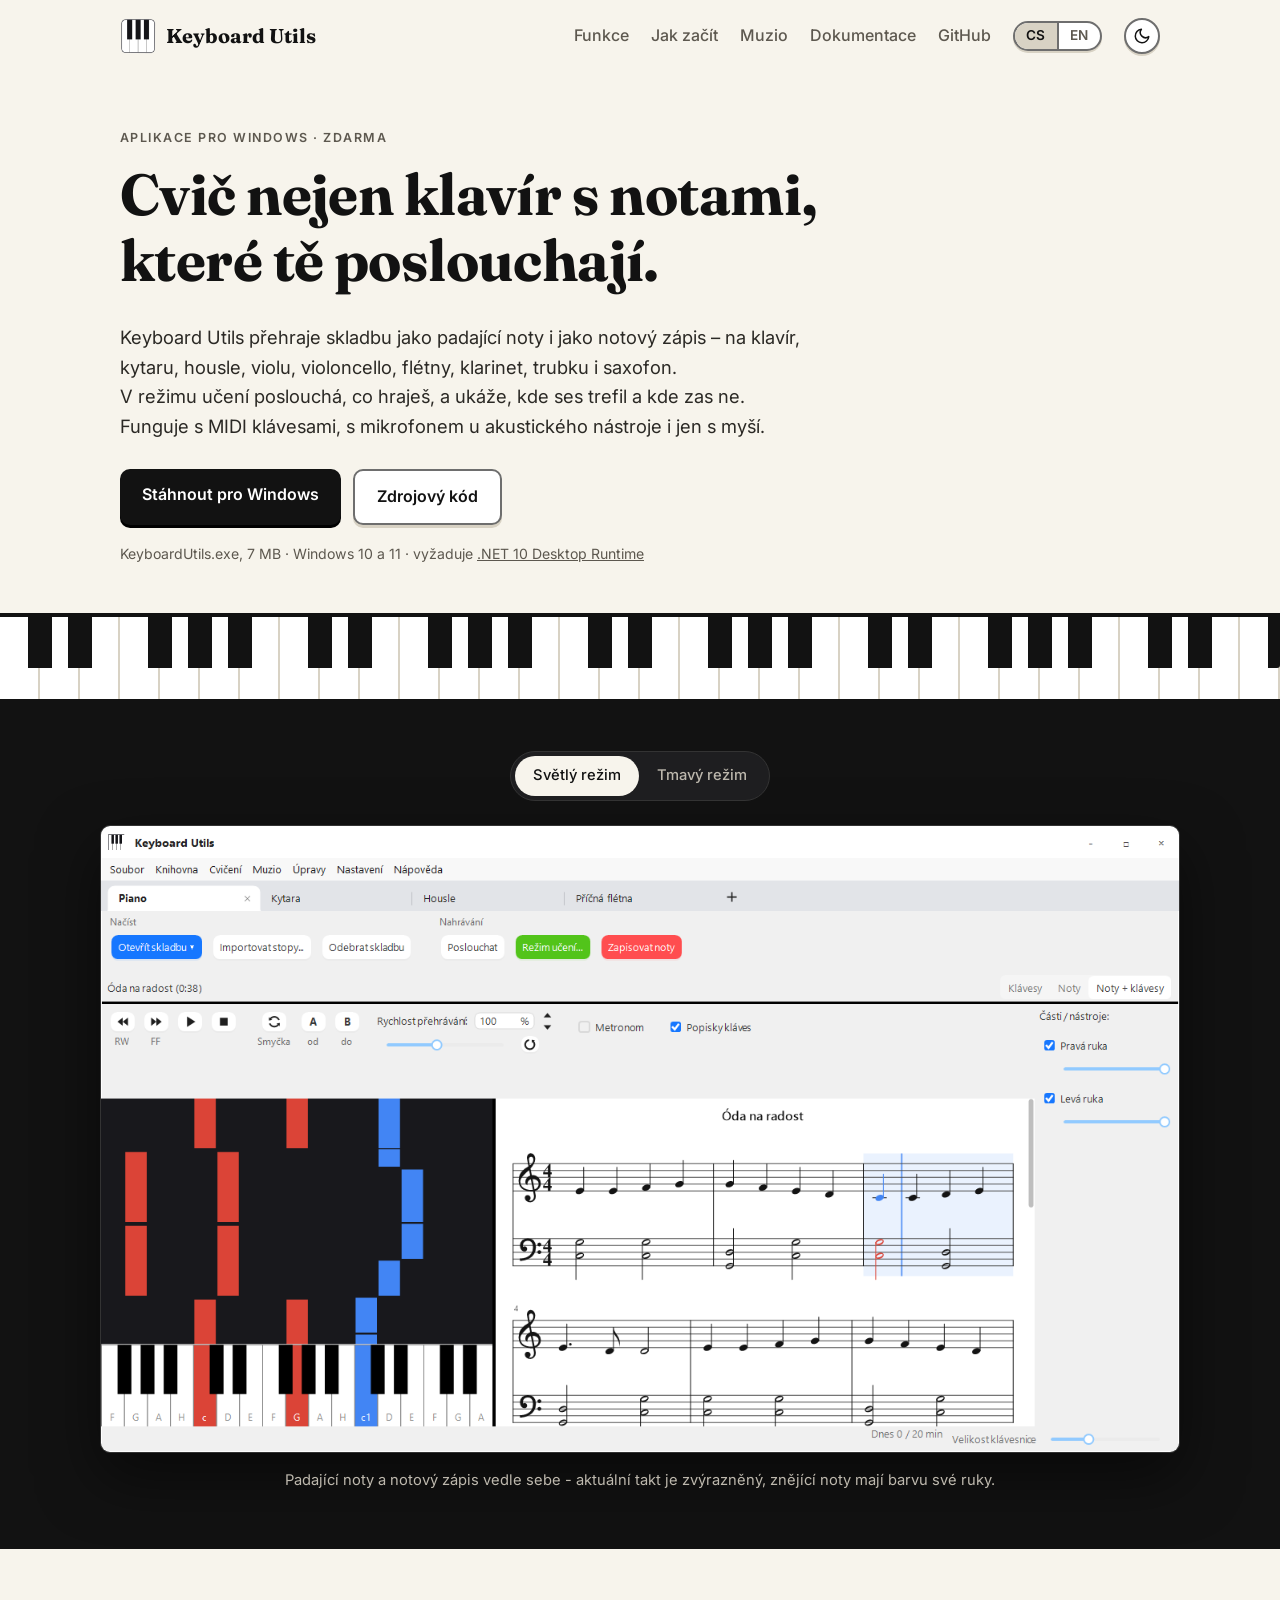
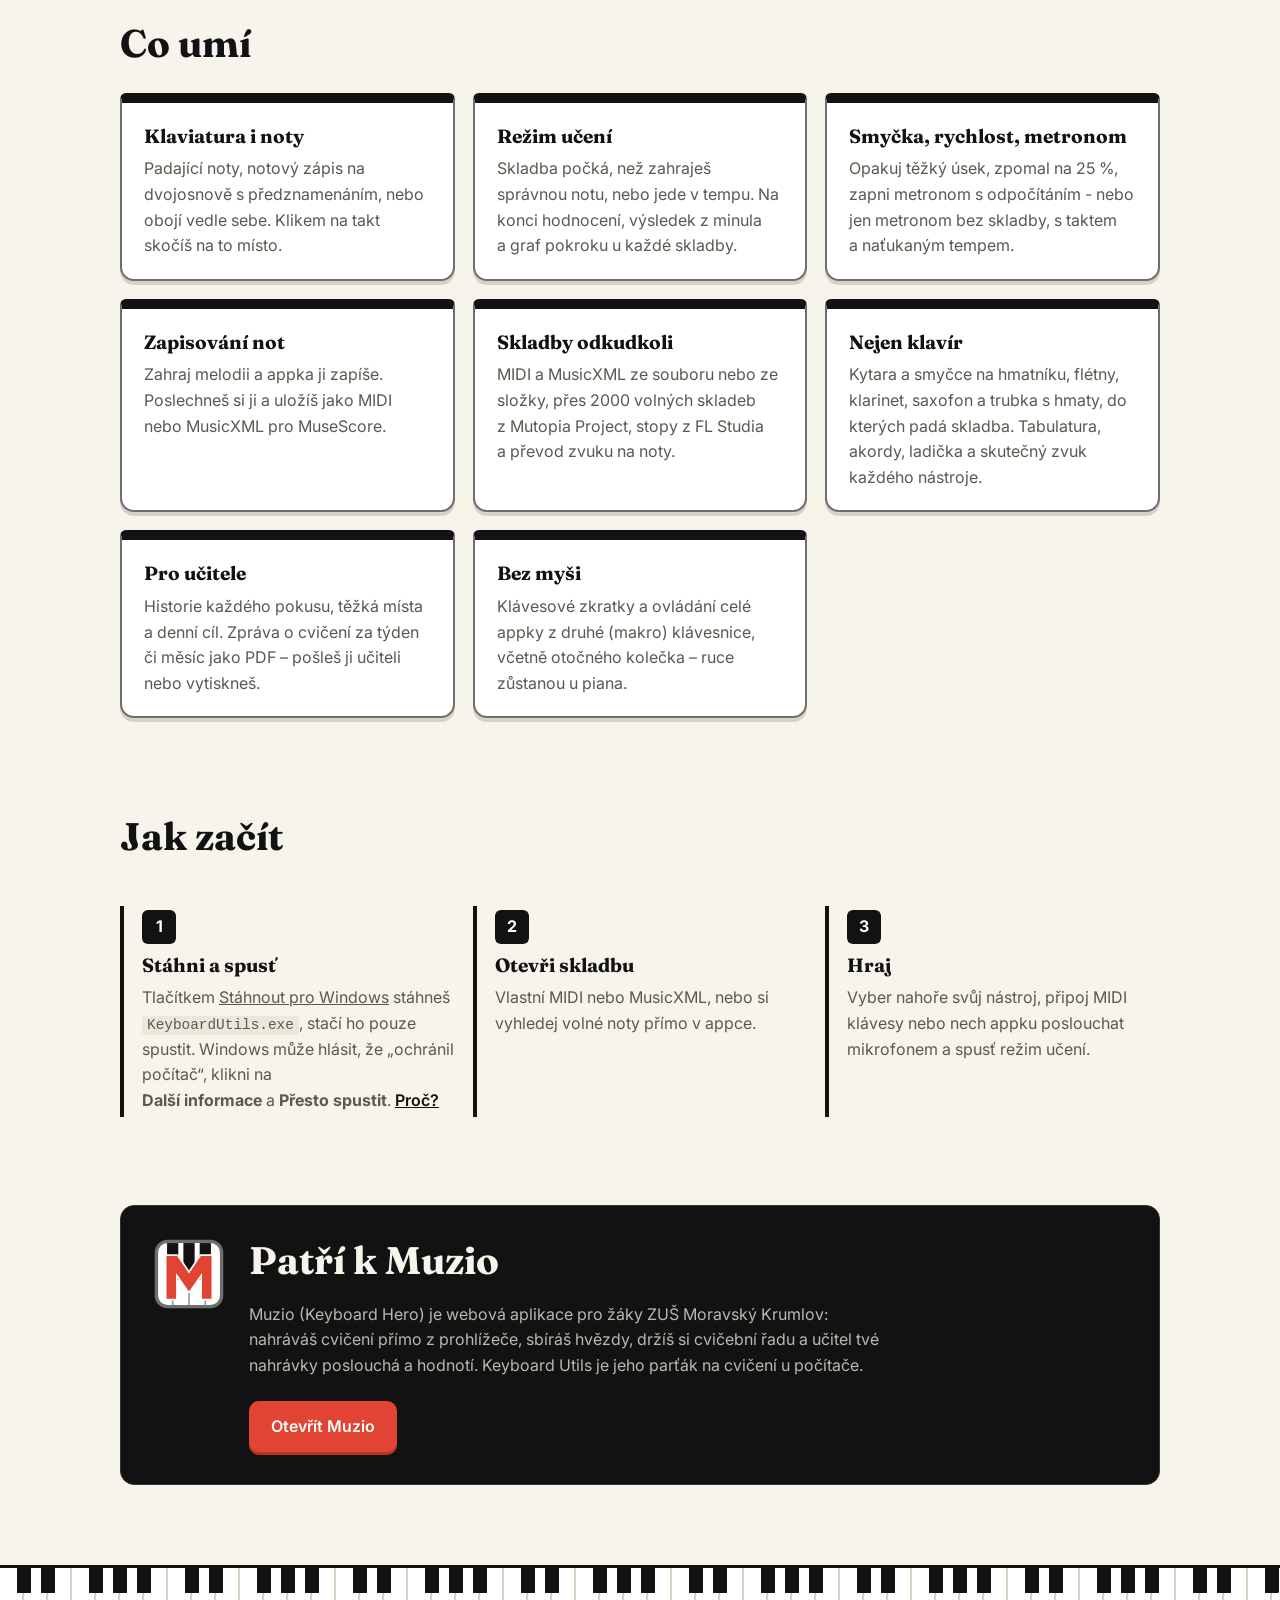
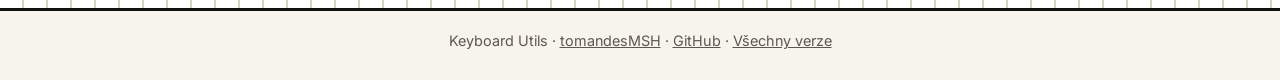
==== docs/index.html @ 034a1593 "English website: home, documentation and SmartScreen page under /en/, CS | EN switch and hreflang on" ====
<!doctype html>
<html lang="cs">
<head>
  <meta charset="utf-8">
  <meta name="viewport" content="width=device-width, initial-scale=1">
  <title>Keyboard Utils</title>
  <meta name="description" content="Keyboard Utils přehraje skladbu jako padající noty i notový zápis, v režimu učení poslouchá, co hraješ – na klavír, kytaru, smyčce, flétny i trubku. Zdarma pro Windows.">
  <meta property="og:title" content="Keyboard Utils">
  <meta property="og:description" content="Cvičení na Windows – klavír, kytara, housle, flétny, trubka a další: padající noty, notový zápis, hmatník a hmaty, režim učení s hodnocením, zpráva pro učitele.">
  <meta property="og:image" content="https://tomandesmsh.github.io/Keyboard-Utils/img/app-light.png">
  <meta property="og:url" content="https://tomandesmsh.github.io/Keyboard-Utils/">
  <link rel="alternate" hreflang="cs" href="https://tomandesmsh.github.io/Keyboard-Utils/">
  <link rel="alternate" hreflang="en" href="https://tomandesmsh.github.io/Keyboard-Utils/en/">
  <link rel="alternate" hreflang="x-default" href="https://tomandesmsh.github.io/Keyboard-Utils/">
  <link rel="icon" type="image/png" href="img/favicon.png">
  <link rel="preconnect" href="https://fonts.googleapis.com">
  <link rel="preconnect" href="https://fonts.gstatic.com" crossorigin>
  <link href="https://fonts.googleapis.com/css2?family=Fraunces:opsz,wght@9..144,600;9..144,700&family=Inter:wght@400;500;600&display=swap" rel="stylesheet">
  <!-- The light / dark pick, set before the page is drawn (no flash of the wrong one). See theme.js. -->
  <script>try { const t = localStorage.getItem('theme'); if (t === 'dark' || t === 'light') document.documentElement.dataset.theme = t } catch (e) {}</script>
  <link rel="stylesheet" href="style.css">
</head>
<body>

<header class="top">
  <a class="brand" href="#">
    <img src="img/logo.png" alt="" width="36" height="36">
    <span>Keyboard Utils</span>
  </a>
  <div class="header-end">
    <nav>
      <a href="#funkce">Funkce</a>
      <a href="#zacit">Jak začít</a>
      <a href="#muzio">Muzio</a>
      <a href="docs/index.html">Dokumentace</a>
      <a href="https://github.com/tomandesMSH/Keyboard-Utils">GitHub</a>
    </nav>
    <div class="lang-switch" aria-label="Jazyk">
      <a href="index.html" hreflang="cs" aria-current="true" title="Česky">CS</a>
      <a href="en/index.html" hreflang="en" lang="en" title="English">EN</a>
    </div>
    <button class="theme-toggle" type="button" aria-label="Tmavý režim" aria-pressed="false">
      <svg class="moon" viewBox="0 0 24 24" fill="none" stroke="currentColor" stroke-width="2" stroke-linecap="round" stroke-linejoin="round" aria-hidden="true"><path d="M21 12.8A9 9 0 1 1 11.2 3a7 7 0 0 0 9.8 9.8z"/></svg>
      <svg class="sun" viewBox="0 0 24 24" fill="none" stroke="currentColor" stroke-width="2" stroke-linecap="round" aria-hidden="true"><circle cx="12" cy="12" r="4.5"/><path d="M12 2v2.5M12 19.5V22M2 12h2.5M19.5 12H22M4.9 4.9l1.8 1.8M17.3 17.3l1.8 1.8M4.9 19.1l1.8-1.8M17.3 6.7l1.8-1.8"/></svg>
    </button>
  </div>
</header>

<main>

  <section class="hero">
    <div class="hero-text">
      <p class="eyebrow">Aplikace pro Windows · zdarma</p>
      <h1>Cvič nejen klavír s&nbsp;notami, které tě poslouchají.</h1>
      <p class="lead">
        Keyboard Utils přehraje skladbu jako padající noty i&nbsp;jako notový zápis – na klavír, kytaru, housle, violu,
        violoncello, flétny, klarinet, trubku i&nbsp;saxofon. <br>
        V&nbsp;režimu učení poslouchá, co hraješ, a&nbsp;ukáže, kde ses trefil a kde zas ne. <br>
        Funguje s&nbsp;MIDI klávesami, s&nbsp;mikrofonem u&nbsp;akustického nástroje i&nbsp;jen s&nbsp;myší.
      </p>
      <div class="actions">
        <!-- Straight to the file of the latest release (GitHub's /releases/latest/download/<name>), no GitHub page in between. -->
        <a class="btn btn-dark" id="download" href="https://github.com/tomandesMSH/Keyboard-Utils/releases/latest/download/KeyboardUtils.exe" download>Stáhnout pro Windows</a>
        <a class="btn btn-light" href="https://github.com/tomandesMSH/Keyboard-Utils">Zdrojový kód</a>
      </div>
      <p class="fine">KeyboardUtils.exe, 7&nbsp;MB · Windows 10 a 11 · vyžaduje <a href="https://dotnet.microsoft.com/download/dotnet/10.0">.NET 10 Desktop Runtime</a></p>
    </div>
  </section>

  <div class="keys" aria-hidden="true"></div>

  <section class="shots">
    <div class="shot-switch" role="tablist" aria-label="Vzhled">
      <button role="tab" aria-selected="true" data-shot="light">Světlý režim</button>
      <button role="tab" aria-selected="false" data-shot="dark">Tmavý režim</button>
    </div>
    <figure class="shot">
      <img id="shot" src="img/app-light.png" width="1360" height="820"
           alt="Keyboard Utils: Óda na radost jako padající noty na klaviatuře vlevo a jako notový zápis vpravo, s ovládáním přehrávání nahoře.">
      <figcaption>Padající noty a notový zápis vedle sebe - aktuální takt je zvýrazněný, znějící noty mají barvu své ruky.</figcaption>
    </figure>
  </section>

  <section class="features" id="funkce">
    <h2>Co umí</h2>
    <div class="grid">
      <article>
        <h3>Klaviatura i noty</h3>
        <p>Padající noty, notový zápis na dvojosnově s&nbsp;předznamenáním, nebo obojí vedle sebe. Klikem na takt skočíš na to místo.</p>
      </article>
      <article>
        <h3>Režim učení</h3>
        <p>Skladba počká, než zahraješ správnou notu, nebo jede v&nbsp;tempu. Na konci hodnocení, výsledek z&nbsp;minula a&nbsp;graf pokroku u&nbsp;každé skladby.</p>
      </article>
      <article>
        <h3>Smyčka, rychlost, metronom</h3>
        <p>Opakuj těžký úsek, zpomal na 25&nbsp;%, zapni metronom s&nbsp;odpočítáním - nebo jen metronom bez skladby, s&nbsp;taktem a&nbsp;naťukaným tempem.</p>
      </article>
      <article>
        <h3>Zapisování not</h3>
        <p>Zahraj melodii a&nbsp;appka ji zapíše. Poslechneš si ji a&nbsp;uložíš jako MIDI nebo MusicXML pro MuseScore.</p>
      </article>
      <article>
        <h3>Skladby odkudkoli</h3>
        <p>MIDI a&nbsp;MusicXML ze souboru nebo ze složky, přes 2000 volných skladeb z&nbsp;Mutopia Project, stopy z&nbsp;FL Studia a&nbsp;převod zvuku na noty.</p>
      </article>
      <article>
        <h3>Nejen klavír</h3>
        <p>Kytara a&nbsp;smyčce na hmatníku, flétny, klarinet, saxofon a&nbsp;trubka s&nbsp;hmaty, do kterých padá skladba. Tabulatura, akordy, ladička a&nbsp;skutečný zvuk každého nástroje.</p>
      </article>
      <article>
        <h3>Pro učitele</h3>
        <p>Historie každého pokusu, těžká místa a&nbsp;denní cíl. Zpráva o&nbsp;cvičení za týden či měsíc jako PDF – pošleš ji učiteli nebo vytiskneš.</p>
      </article>
      <article>
        <h3>Bez myši</h3>
        <p>Klávesové zkratky a&nbsp;ovládání celé appky z&nbsp;druhé (makro) klávesnice, včetně otočného kolečka – ruce zůstanou u&nbsp;piana.</p>
      </article>
    </div>
  </section>

  <section class="steps" id="zacit">
    <h2>Jak začít</h2>
    <ol>
      <li>
        <span class="num">1</span>
        <h3>Stáhni a spusť</h3>
        <p>
          Tlačítkem <a href="https://github.com/tomandesMSH/Keyboard-Utils/releases/latest/download/KeyboardUtils.exe" download>Stáhnout pro Windows</a> stáhneš <code>KeyboardUtils.exe</code>,
          stačí ho pouze spustit. Windows může hlásit, že „ochránil počítač“, klikni na <br><b>Další informace</b> a&nbsp;<b>Přesto spustit</b>.
          <a class="why" href="proc.html">Proč?</a>
        </p>
      </li>
      <li>
        <span class="num">2</span>
        <h3>Otevři skladbu</h3>
        <p>Vlastní MIDI nebo MusicXML, nebo si vyhledej volné noty přímo v&nbsp;appce.</p>
      </li>
      <li>
        <span class="num">3</span>
        <h3>Hraj</h3>
        <p>Vyber nahoře svůj nástroj, připoj MIDI klávesy nebo nech appku poslouchat mikrofonem a&nbsp;spusť režim učení.</p>
      </li>
    </ol>
  </section>

  <section class="muzio" id="muzio">
    <div class="muzio-card">
      <img src="img/muzio.svg" alt="" width="72" height="72">
      <div>
        <h2>Patří k&nbsp;Muzio</h2>
        <p>
          Muzio (Keyboard Hero) je webová aplikace pro žáky ZUŠ Moravský Krumlov: nahráváš cvičení
          přímo z&nbsp;prohlížeče, sbíráš hvězdy, držíš si cvičební řadu a&nbsp;učitel tvé nahrávky
          poslouchá a&nbsp;hodnotí. Keyboard Utils je jeho parťák na cvičení u&nbsp;počítače.
        </p>
        <a class="btn btn-red" href="https://keyboardheromuzio.vercel.app/">Otevřít Muzio</a>
      </div>
    </div>
  </section>

</main>

<footer>
  <div class="keys keys-small" aria-hidden="true"></div>
  <p>
    Keyboard Utils · <a href="https://tomandes.eu/">tomandesMSH</a> ·
    <a href="https://github.com/tomandesMSH/Keyboard-Utils">GitHub</a> ·
    <a href="https://github.com/tomandesMSH/Keyboard-Utils/releases">Všechny verze</a>
  </p>
</footer>

<script>
  // Light / dark screenshot: picked with its switch, and following the page's own light / dark mode.
  const shot = document.getElementById('shot');
  const shotButtons = document.querySelectorAll('.shot-switch button');
  function showShot(name) {
    shotButtons.forEach(b => b.setAttribute('aria-selected', String(b.dataset.shot === name)));
    shot.src = `img/app-${name}.png`;
  }
  shotButtons.forEach(button => button.addEventListener('click', () => showShot(button.dataset.shot)));
  document.addEventListener('themechange', e => showShot(e.detail.dark ? 'dark' : 'light'));

  // The download starts as usual; meanwhile the page glides down to "Jak začít", which says what to do with
  // the file (and about the "Windows protected your PC" message).
  document.getElementById('download').addEventListener('click', () => {
    const steps = document.getElementById('zacit');
    const smooth = !window.matchMedia('(prefers-reduced-motion: reduce)').matches;
    setTimeout(() => {
      // Once there, the heading flashes so the eye lands on it. 'scrollend' marks the arrival; the timeout
      // covers browsers without it and the case of no scrolling at all (already there).
      let flashed = false;
      const flash = () => {
        if (flashed) return;
        flashed = true;
        const heading = steps.querySelector('h2');
        heading.classList.remove('flash');
        void heading.offsetWidth; // restart the animation on a second click
        heading.classList.add('flash');
      };
      window.addEventListener('scrollend', flash, { once: true });
      setTimeout(flash, smooth ? 1200 : 50);
      // 'instant', not 'auto': 'auto' means "as the CSS says", and that's smooth.
      steps.scrollIntoView({ behavior: smooth ? 'smooth' : 'instant', block: 'start' });
    }, 150);
    history.replaceState(null, '', '#zacit');
  });
</script>
<script src="theme.js"></script>
<script src="piano.js"></script>
</body>
</html>
---- docs/style.css ----
/* Keyboard Utils - the colours of a piano: ivory keys, black keys, the grey of the key edges.
   Dark mode turns the piano round: a dark page with ivory as the strong colour. The page is light unless the
   reader switches to dark with the button in the header (data-theme="dark" on <html>, see theme.js). */
:root {
  color-scheme: light;
  --bg: #f7f4ec;            /* the page: ivory */
  --surface: #ffffff;       /* cards, light buttons: white keys */
  --surface-2: #ece7da;     /* code, captions */
  --text: #121212;
  --text-soft: #2b2925;
  --muted: #5d584f;
  --edge: #6e6e6e;          /* a key's edge */
  --line: #d8d2c4;
  --accent: #121212;        /* the strong colour: black keys, step numbers, the main button */
  --on-accent: #ffffff;
  --accent-shadow: #000000;
  --band: #121212;          /* the dark sections: screenshots, Muzio */
  --band-text: #f7f4ec;
  --band-muted: #bdb8ad;
  --band-line: #333333;
  --band-soft: #1e1e20;
  /* The keyboard strip is a real piano in both modes. */
  --key-white: #ffffff;
  --key-black: #121212;
  --key-gap: #d8d2c4;
  --muzio: #e14432;
  --radius: 14px;
  --max: 1080px;
}

/* The dark palette, when picked with the switch. */
:root[data-theme="dark"] {
  color-scheme: dark;
  --bg: #141416;
  --surface: #1d1d20;
  --surface-2: #26262a;
  --text: #ece7da;
  --text-soft: #d8d3c7;
  --muted: #a8a297;
  --edge: #55555b;
  --line: #2c2c30;
  --accent: #ece7da;
  --on-accent: #141416;
  --accent-shadow: #9c978b;
  --band: #0b0b0c;
  --band-line: #2c2c30;
  --band-soft: #1a1a1d;
  --key-white: #e9e6df;
  --key-gap: #b8b2a5;
}

* { box-sizing: border-box; }

/* Gliding to a section - unless the reader has asked their system for less motion. */
@media (prefers-reduced-motion: no-preference) {
  html { scroll-behavior: smooth; }
}

body {
  margin: 0;
  background: var(--bg);
  color: var(--text);
  font: 16px/1.6 'Inter', 'Segoe UI', system-ui, sans-serif;
}

a { color: inherit; }

h1, h2, h3 {
  font-family: 'Fraunces', Georgia, serif;
  line-height: 1.15;
  margin: 0 0 .5em;
}

h1 { font-size: clamp(2.2rem, 5vw, 3.6rem); letter-spacing: -.01em; }
h2 { font-size: clamp(1.7rem, 3.4vw, 2.4rem); }
h3 { font-size: 1.2rem; }

code {
  font: .9em ui-monospace, 'Cascadia Code', Consolas, monospace;
  background: var(--surface-2);
  padding: .1em .35em;
  border-radius: 4px;
}

/* --- Header ------------------------------------------------------------------------------- */

.top {
  max-width: var(--max);
  margin: 0 auto;
  padding: 18px 20px;
  display: flex;
  align-items: center;
  justify-content: space-between;
  gap: 16px;
  flex-wrap: wrap;
}

.brand {
  display: flex;
  align-items: center;
  gap: 10px;
  text-decoration: none;
  font-family: 'Fraunces', Georgia, serif;
  font-weight: 700;
  font-size: 1.25rem;
}

nav { display: flex; gap: 22px; flex-wrap: wrap; }
nav a { text-decoration: none; color: var(--muted); font-weight: 500; }
nav a:hover { color: var(--text); }

.header-end { display: flex; align-items: center; gap: 22px; flex-wrap: wrap; }

/* Light / dark switch: a round key with a moon or a sun. */
.theme-toggle {
  width: 36px;
  height: 36px;
  border-radius: 50%;
  border: 2px solid var(--edge);
  background: var(--surface);
  color: var(--text);
  display: inline-grid;
  place-items: center;
  cursor: pointer;
  padding: 0;
  box-shadow: 0 2px 0 var(--line);
}
.theme-toggle:hover { border-color: var(--text); }
.theme-toggle svg { width: 18px; height: 18px; }
.theme-toggle .sun { display: none; }
.theme-toggle[aria-pressed="true"] .sun { display: block; }
.theme-toggle[aria-pressed="true"] .moon { display: none; }

/* Language switch: CS | EN, the current language bold. */
.lang-switch {
  display: inline-flex;
  border: 2px solid var(--edge);
  border-radius: 999px;
  background: var(--surface);
  box-shadow: 0 2px 0 var(--line);
  overflow: hidden;
  font-size: .85rem;
  font-weight: 600;
  letter-spacing: .04em;
}
.lang-switch a { padding: 6px 11px; color: var(--muted); text-decoration: none; line-height: 1; }
.lang-switch a + a { border-left: 2px solid var(--edge); }
.lang-switch a:hover { color: var(--text); }
.lang-switch a[aria-current] { color: var(--text); background: var(--line); }

/* --- Hero --------------------------------------------------------------------------------- */

.hero {
  max-width: var(--max);
  margin: 0 auto;
  padding: 56px 20px 48px;
}

.hero-text { max-width: 720px; }

.eyebrow {
  text-transform: uppercase;
  letter-spacing: .12em;
  font-size: .78rem;
  font-weight: 600;
  color: var(--muted);
  margin: 0 0 14px;
}

.lead { font-size: 1.15rem; color: var(--text-soft); margin: 0 0 28px; }

.actions { display: flex; gap: 12px; flex-wrap: wrap; }

.btn {
  display: inline-block;
  padding: 13px 22px;
  border-radius: 10px;
  text-decoration: none;
  font-weight: 600;
  transition: transform .12s ease, box-shadow .12s ease;
}
.btn:hover { transform: translateY(-1px); }
.btn:active { transform: translateY(1px); }

/* Black key and white key. */
.btn-dark { background: var(--accent); color: var(--on-accent); box-shadow: 0 3px 0 var(--accent-shadow); }
.btn-light { background: var(--surface); color: var(--text); border: 2px solid var(--edge); box-shadow: 0 3px 0 var(--line); }
.btn-red { background: var(--muzio); color: #ffffff; box-shadow: 0 3px 0 #b8331f; }

.fine { margin: 18px 0 0; font-size: .88rem; color: var(--muted); }

/* --- A row of piano keys ---------------------------------------------------------------- */

/* White keys 40 px wide; black keys sit over the gaps after C, D, F, G and A (an octave = 7 white keys). */
.keys {
  --w: 40px;
  height: 90px;
  background:
    repeating-linear-gradient(to right,
      var(--key-white) 0 calc(var(--w) - 2px),
      var(--key-gap) calc(var(--w) - 2px) var(--w));
  position: relative;
  border-top: 4px solid var(--key-black);
  border-bottom: 4px solid var(--key-black);
  overflow: hidden;
}

.keys::after {
  content: '';
  position: absolute;
  inset: 0 0 38% 0;
  /* One octave of black keys, as a mask-free gradient: 7 white keys long. */
  background: repeating-linear-gradient(to right,
    transparent 0 calc(var(--w) * .7),
    var(--key-black) calc(var(--w) * .7) calc(var(--w) * 1.3),     /* C# */
    transparent calc(var(--w) * 1.3) calc(var(--w) * 1.7),
    var(--key-black) calc(var(--w) * 1.7) calc(var(--w) * 2.3),     /* D# */
    transparent calc(var(--w) * 2.3) calc(var(--w) * 3.7),
    var(--key-black) calc(var(--w) * 3.7) calc(var(--w) * 4.3),     /* F# */
    transparent calc(var(--w) * 4.3) calc(var(--w) * 4.7),
    var(--key-black) calc(var(--w) * 4.7) calc(var(--w) * 5.3),     /* G# */
    transparent calc(var(--w) * 5.3) calc(var(--w) * 5.7),
    var(--key-black) calc(var(--w) * 5.7) calc(var(--w) * 6.3),     /* A# */
    transparent calc(var(--w) * 6.3) calc(var(--w) * 7));
  border-radius: 0 0 3px 3px;
}

.keys-small { --w: 24px; height: 46px; border-width: 3px; }

/* The strips can be played (piano.js): a pressed key lights up in Keyboard Utils blue. */
.keys.playable { cursor: pointer; touch-action: none; user-select: none; -webkit-user-select: none; }
.key-pressed {
  position: absolute;
  top: 0;
  bottom: 0;
  background: #4285f4;
  opacity: .55;
  pointer-events: none;
}
/* Black keys stay on top of a lit white key; a lit black key on top of them. */
.keys.playable::after { z-index: 1; }
.key-pressed.black { bottom: 38%; opacity: .9; z-index: 2; border-radius: 0 0 3px 3px; }

/* --- Screenshot --------------------------------------------------------------------------- */

.shots {
  background: var(--band);
  color: var(--band-text);
  padding: 48px 20px 56px;
  text-align: center;
}

.shot-switch {
  display: inline-flex;
  background: var(--band-soft);
  border: 1px solid var(--band-line);
  border-radius: 999px;
  padding: 4px;
  margin-bottom: 24px;
}

.shot-switch button {
  font: inherit;
  font-size: .92rem;
  font-weight: 500;
  color: var(--band-muted);
  background: none;
  border: 0;
  padding: 8px 18px;
  border-radius: 999px;
  cursor: pointer;
}

.shot-switch button[aria-selected="true"] { background: var(--band-text); color: var(--band); }

.shot { margin: 0 auto; max-width: var(--max); }

.shot img {
  width: 100%;
  height: auto;
  border-radius: 10px;
  border: 1px solid var(--band-line);
  box-shadow: 0 24px 60px rgba(0, 0, 0, .5);
  display: block;
}

.shot figcaption { margin-top: 16px; color: var(--band-muted); font-size: .92rem; }

/* --- Features ----------------------------------------------------------------------------- */

.features, .steps {
  max-width: var(--max);
  margin: 0 auto;
  padding: 72px 20px 24px;
}

.grid {
  display: grid;
  grid-template-columns: repeat(auto-fit, minmax(280px, 1fr));
  gap: 18px;
  margin-top: 28px;
}

/* Each card is a white key: a black band along its top edge. */
.grid article {
  background: var(--surface);
  border: 2px solid var(--edge);
  border-top: 10px solid var(--accent);
  border-radius: 6px 6px var(--radius) var(--radius);
  padding: 22px 22px 20px;
  box-shadow: 0 4px 0 var(--line);
}

.grid p { margin: 0; color: var(--muted); }

/* --- Steps -------------------------------------------------------------------------------- */

.steps ol {
  list-style: none;
  padding: 0;
  margin: 28px 0 0;
  display: grid;
  grid-template-columns: repeat(auto-fit, minmax(260px, 1fr));
  gap: 18px;
}

.steps li {
  border-left: 4px solid var(--accent);
  padding: 4px 0 4px 18px;
}

.steps p { margin: 0; color: var(--muted); }

/* "Jak začít" flashes after the download button brings the page here: twice to black, like a key pressed. */
.steps h2 {
  display: inline-block;
  padding: 0 .2em;
  margin-left: -.2em;
  border-radius: 8px;
}

.steps h2.flash { animation: key-flash 1.4s ease-out; }

@keyframes key-flash {
  0%, 30% { background: var(--accent); color: var(--on-accent); }
  15%, 45%, 100% { background: transparent; color: var(--text); }
}

.num {
  display: inline-grid;
  place-items: center;
  width: 34px;
  height: 34px;
  border-radius: 6px;
  background: var(--accent);
  color: var(--on-accent);
  font-weight: 700;
  margin-bottom: 10px;
}

/* --- Muzio -------------------------------------------------------------------------------- */

.muzio {
  max-width: var(--max);
  margin: 0 auto;
  padding: 64px 20px 80px;
}

.muzio-card {
  display: flex;
  gap: 24px;
  align-items: flex-start;
  background: var(--band);
  color: var(--band-text);
  border: 1px solid var(--band-line);
  border-radius: var(--radius);
  padding: 32px;
}

.muzio-card img { flex: none; border-radius: 14px; }
.muzio-card p { color: var(--band-muted); margin: 0 0 22px; max-width: 640px; }

/* --- Footer ------------------------------------------------------------------------------- */

footer { text-align: center; color: var(--muted); font-size: .9rem; }
footer p { padding: 18px 20px 28px; margin: 0; }

/* --- Sub-page (proc.html) ----------------------------------------------------------------- */

/* "Proč?" after the first step: a small link to the explanation. */
.why { font-weight: 600; color: var(--text); white-space: nowrap; }

.page {
  max-width: 760px;
  margin: 0 auto;
  padding: 28px 20px 64px;
}

.page h1 { font-size: clamp(1.9rem, 4.4vw, 2.8rem); margin-top: 18px; }
.page h2 { font-size: 1.5rem; margin-top: 40px; }
.page p, .page li { color: var(--text-soft); }
.page ul, .page ol { padding-left: 1.3em; }
.page li { margin-bottom: 8px; }
.page li::marker { color: var(--text); font-weight: 600; }

.back { color: var(--muted); text-decoration: none; font-weight: 500; font-size: .95rem; }
.back:hover { color: var(--text); }

/* A drawing of the SmartScreen window, so readers recognise it. */
.smartscreen {
  margin: 28px 0 8px;
  background: #0f5a9c;
  color: #fff;
  border-radius: 8px;
  padding: 22px 24px 18px;
  box-shadow: 0 10px 30px rgba(0, 0, 0, .18);
  font-family: 'Segoe UI', system-ui, sans-serif;
}
.ss-title { font-size: 1.45rem; font-weight: 600; margin-bottom: 10px; }
.smartscreen p { color: #fff; margin: 0 0 10px; }
.ss-small { font-size: .9rem; opacity: .9; }
.ss-buttons { display: flex; justify-content: flex-end; gap: 10px; margin-top: 14px; flex-wrap: wrap; }
.ss-btn { border: 1px solid #fff; padding: 6px 18px; font-size: .9rem; }
.ss-primary { background: #fff; color: #0f5a9c; font-weight: 600; }
.smartscreen figcaption {
  margin: 16px -24px -18px;
  padding: 10px 24px;
  background: var(--surface-2);
  color: var(--muted);
  font-size: .88rem;
  border-radius: 0 0 8px 8px;
  font-family: 'Inter', 'Segoe UI', system-ui, sans-serif;
}

.page-actions { display: flex; gap: 12px; flex-wrap: wrap; margin-top: 36px; }

/* --- Documentation (docs/docs/) ---------------------------------------------------------- */

nav a[aria-current="page"] { color: var(--text); }

.doc {
  max-width: var(--max);
  margin: 0 auto;
  padding: 0 20px;
  display: grid;
  grid-template-columns: 220px minmax(0, 1fr);
  gap: 40px;
  align-items: start;
}

.doc-body { padding: 28px 0 64px; max-width: 760px; margin: 0; }
.doc-body section { scroll-margin-top: 16px; }
.doc-body h3 { margin-top: 24px; }

/* The contents stay in view while reading, on the left - scrolling on their own when taller than the window. */
.doc-toc {
  position: sticky;
  top: 16px;
  max-height: calc(100vh - 32px);
  overflow-y: auto;
  padding: 28px 4px 28px 0;
  font-size: .9rem;
  scrollbar-width: thin;
}
.doc-toc-title {
  text-transform: uppercase;
  letter-spacing: .12em;
  font-size: .75rem;
  font-weight: 600;
  color: var(--muted);
  margin: 0 0 10px;
}
/* Categories: a small heading over each group of sections, a quiet line down the left of the group. */
/* A category opens by its list growing from nothing (grid row 0fr -> 1fr) and fading in. Only the list's wrapper
   animates - the heading above keeps its size (it used to stretch for a moment and its name jumped). */
.doc-toc-group { margin: 0 0 8px; }
.doc-toc-list { display: grid; grid-template-rows: 1fr; }
.doc-toc-list ol { min-height: 0; overflow: hidden; }
.doc-toc-group.collapsed .doc-toc-list { grid-template-rows: 0fr; }
.doc-toc-group.collapsed ol { opacity: 0; visibility: hidden; }
/* Animated only after the page has set itself up (not on load), and not for readers who asked for less motion. */
@media (prefers-reduced-motion: no-preference) {
  .doc-toc.ready .doc-toc-list { transition: grid-template-rows .28s ease; }
  .doc-toc.ready .doc-toc-list ol { transition: opacity .22s ease .06s, visibility 0s linear 0s; }
  .doc-toc.ready .doc-toc-group.collapsed ol { transition: opacity .16s ease, visibility 0s linear .28s; }
}
.doc-toc-cat {
  display: flex;
  align-items: center;
  gap: 6px;
  width: 100%;
  margin: 0 0 4px;
  padding: 2px 0;
  border: 0;
  background: none;
  font: inherit;
  font-size: .78rem;
  font-weight: 600;
  letter-spacing: .04em;
  text-align: left;
  color: var(--muted);
  cursor: pointer;
  transition: color .15s;
}
.doc-toc-cat:hover { color: var(--text); }
/* An arrow: pointing down when open, right when collapsed. */
.doc-toc-cat::before {
  content: "";
  width: 6px;
  height: 6px;
  border-right: 1.5px solid currentColor;
  border-bottom: 1.5px solid currentColor;
  transform-origin: 50% 50%;
  transform: rotate(45deg);
  transition: transform .15s;
  flex: none;
}
.doc-toc-group.collapsed .doc-toc-cat::before { transform: rotate(-45deg); }
.doc-toc ol { list-style: none; padding: 0; margin: 0; box-shadow: inset 3px 0 0 var(--line); }
.doc-toc li { margin: 0; }
.doc-toc a {
  display: block;
  padding: 3px 8px 3px 13px;
  border-left: 3px solid transparent;
  border-radius: 0 6px 6px 0;
  color: var(--muted);
  text-decoration: none;
  transition: color .15s, background-color .15s, border-color .15s;
}
.doc-toc a:hover { color: var(--text); }
/* Where the reader is: the entry pressed down like a key, its category's heading in full colour. */
.doc-toc a[aria-current="location"] {
  color: var(--text);
  font-weight: 600;
  background: var(--surface-2);
  border-left-color: var(--accent);
}
.doc-toc-group.active .doc-toc-cat { color: var(--text); }

/* A key cap. */
kbd {
  font: 600 .82em 'Inter', 'Segoe UI', system-ui, sans-serif;
  background: var(--surface);
  border: 1px solid var(--edge);
  border-bottom-width: 3px;
  border-radius: 5px;
  padding: .05em .45em;
  white-space: nowrap;
}

.note {
  border-left: 4px solid var(--edge);
  background: var(--surface-2);
  padding: 10px 14px;
  border-radius: 0 8px 8px 0;
  font-size: .93rem;
}

.doc-table { width: 100%; border-collapse: collapse; margin: 12px 0; font-size: .95rem; }
.doc-table th, .doc-table td { text-align: left; padding: 8px 10px; border-bottom: 1px solid var(--line); vertical-align: top; }
.doc-table th { font-weight: 600; color: var(--muted); }
.doc-table td:first-child { white-space: nowrap; width: 1%; }

/* --- Phones ------------------------------------------------------------------------------- */

/* The contents go above the text when there's no room beside it. */
@media (max-width: 860px) {
  .doc { grid-template-columns: 1fr; gap: 0; }
  .doc-toc { position: static; max-height: none; overflow: visible; padding-bottom: 0; columns: 2; column-gap: 24px; }
  .doc-toc-group { break-inside: avoid; }
  .doc-toc-title { column-span: all; }
}

@media (max-width: 640px) {
  .page { padding: 20px 16px 48px; }
  .doc { padding: 0 16px; }
  .doc-body { padding-top: 20px; }
  .hero { padding: 32px 16px 36px; }
  .top { padding: 14px 16px; }
  .header-end { gap: 14px; }
  .lang-switch a { padding: 6px 9px; }
  nav { gap: 14px; font-size: .95rem; }
  .features, .steps { padding: 52px 16px 16px; }
  .muzio { padding: 48px 16px 60px; }
  .muzio-card { flex-direction: column; padding: 24px; }
  .shots { padding: 36px 16px 44px; }
  .keys { --w: 30px; height: 64px; }
}
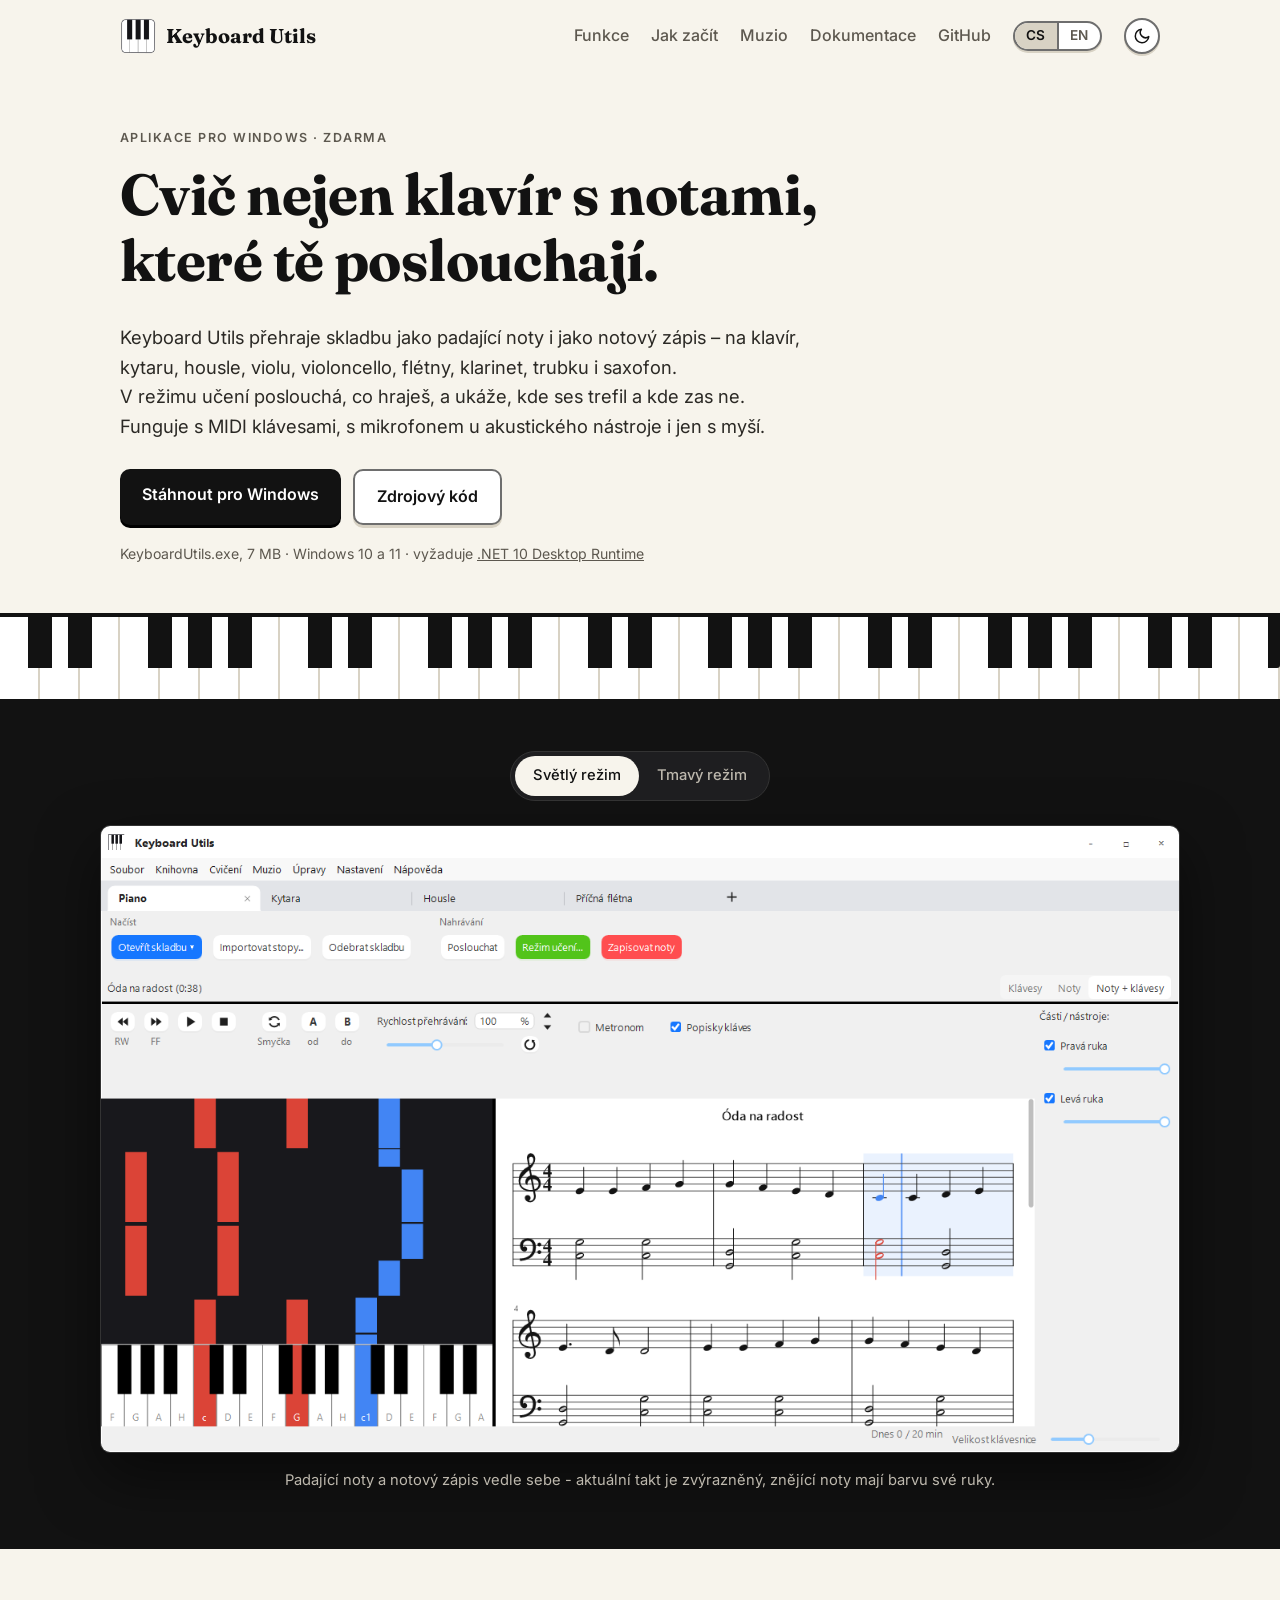
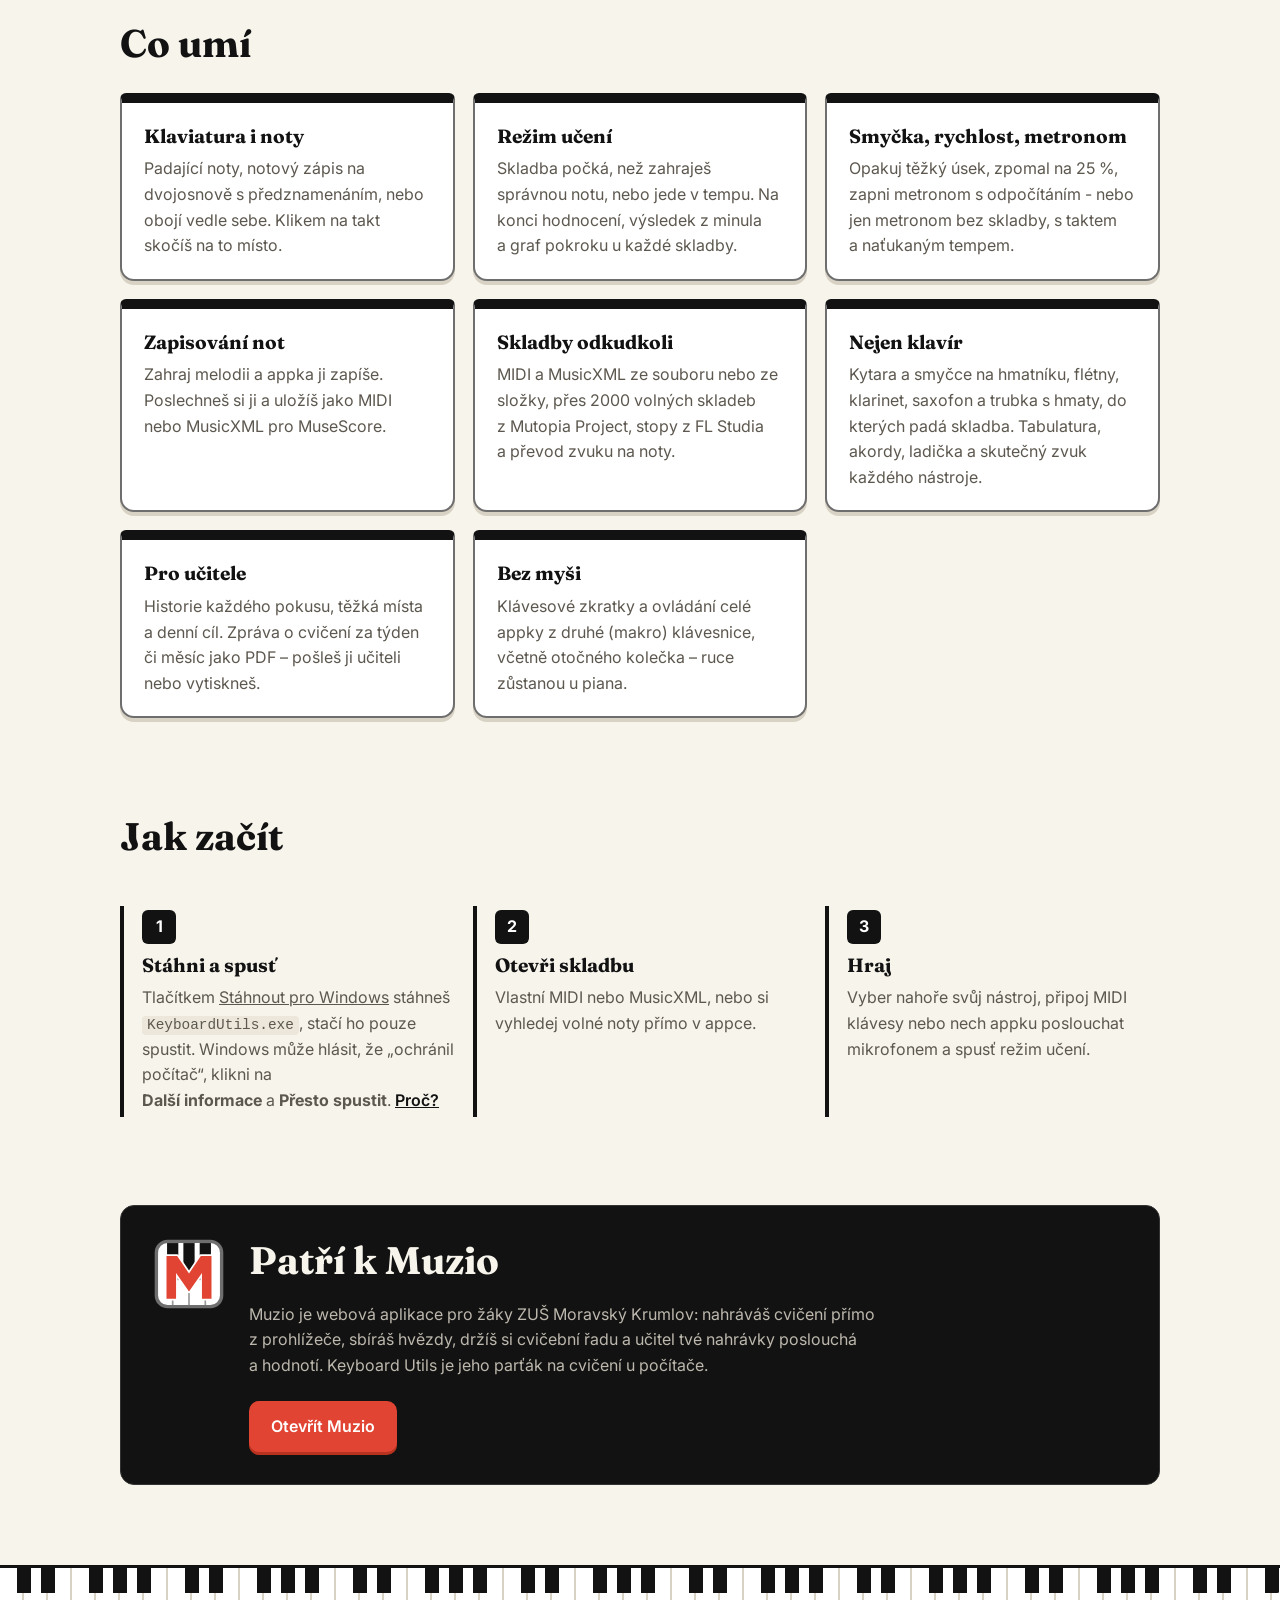
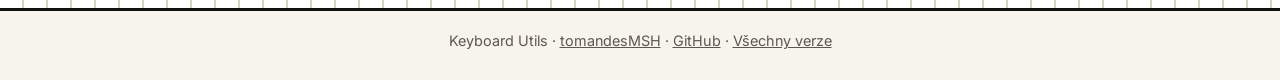
==== commit e16cec1c: "Muzio: drop the old Keyboard Hero name, link muzio.tomandes.eu" ====
--- a/docs/index.html
+++ b/docs/index.html
@@ -7,11 +7,11 @@
   <meta name="description" content="Keyboard Utils přehraje skladbu jako padající noty i notový zápis, v režimu učení poslouchá, co hraješ – na klavír, kytaru, smyčce, flétny i trubku. Zdarma pro Windows.">
   <meta property="og:title" content="Keyboard Utils">
   <meta property="og:description" content="Cvičení na Windows – klavír, kytara, housle, flétny, trubka a další: padající noty, notový zápis, hmatník a hmaty, režim učení s hodnocením, zpráva pro učitele.">
-  <meta property="og:image" content="https://tomandesmsh.github.io/Keyboard-Utils/img/app-light.png">
-  <meta property="og:url" content="https://tomandesmsh.github.io/Keyboard-Utils/">
-  <link rel="alternate" hreflang="cs" href="https://tomandesmsh.github.io/Keyboard-Utils/">
-  <link rel="alternate" hreflang="en" href="https://tomandesmsh.github.io/Keyboard-Utils/en/">
-  <link rel="alternate" hreflang="x-default" href="https://tomandesmsh.github.io/Keyboard-Utils/">
+  <meta property="og:image" content="https://tomandes.eu/Keyboard-Utils/img/app-light.png">
+  <meta property="og:url" content="https://tomandes.eu/Keyboard-Utils/">
+  <link rel="alternate" hreflang="cs" href="https://tomandes.eu/Keyboard-Utils/">
+  <link rel="alternate" hreflang="en" href="https://tomandes.eu/Keyboard-Utils/en/">
+  <link rel="alternate" hreflang="x-default" href="https://tomandes.eu/Keyboard-Utils/">
   <link rel="icon" type="image/png" href="img/favicon.png">
   <link rel="preconnect" href="https://fonts.googleapis.com">
   <link rel="preconnect" href="https://fonts.gstatic.com" crossorigin>
@@ -150,11 +150,11 @@
       <div>
         <h2>Patří k&nbsp;Muzio</h2>
         <p>
-          Muzio (Keyboard Hero) je webová aplikace pro žáky ZUŠ Moravský Krumlov: nahráváš cvičení
+          Muzio je webová aplikace pro žáky ZUŠ Moravský Krumlov: nahráváš cvičení
           přímo z&nbsp;prohlížeče, sbíráš hvězdy, držíš si cvičební řadu a&nbsp;učitel tvé nahrávky
           poslouchá a&nbsp;hodnotí. Keyboard Utils je jeho parťák na cvičení u&nbsp;počítače.
         </p>
-        <a class="btn btn-red" href="https://keyboardheromuzio.vercel.app/">Otevřít Muzio</a>
+        <a class="btn btn-red" href="http://muzio.tomandes.eu/">Otevřít Muzio</a>
       </div>
     </div>
   </section>
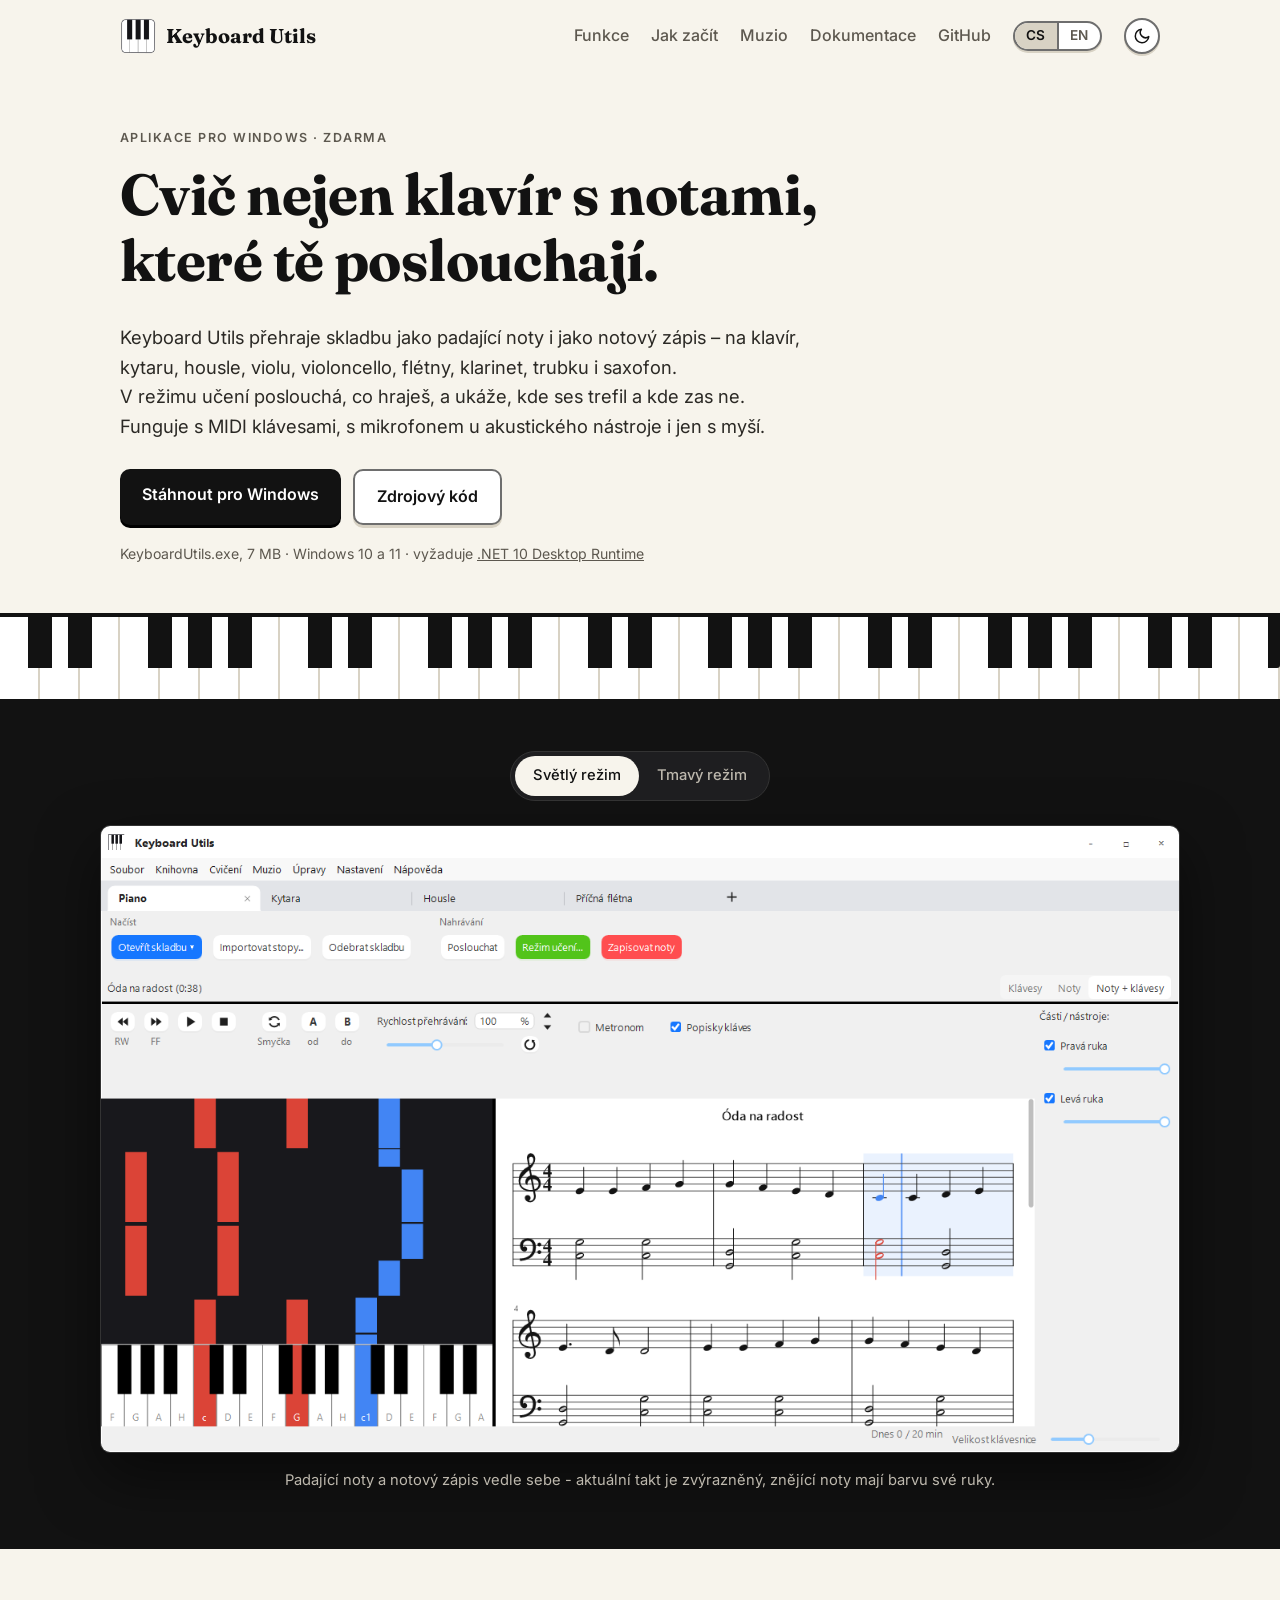
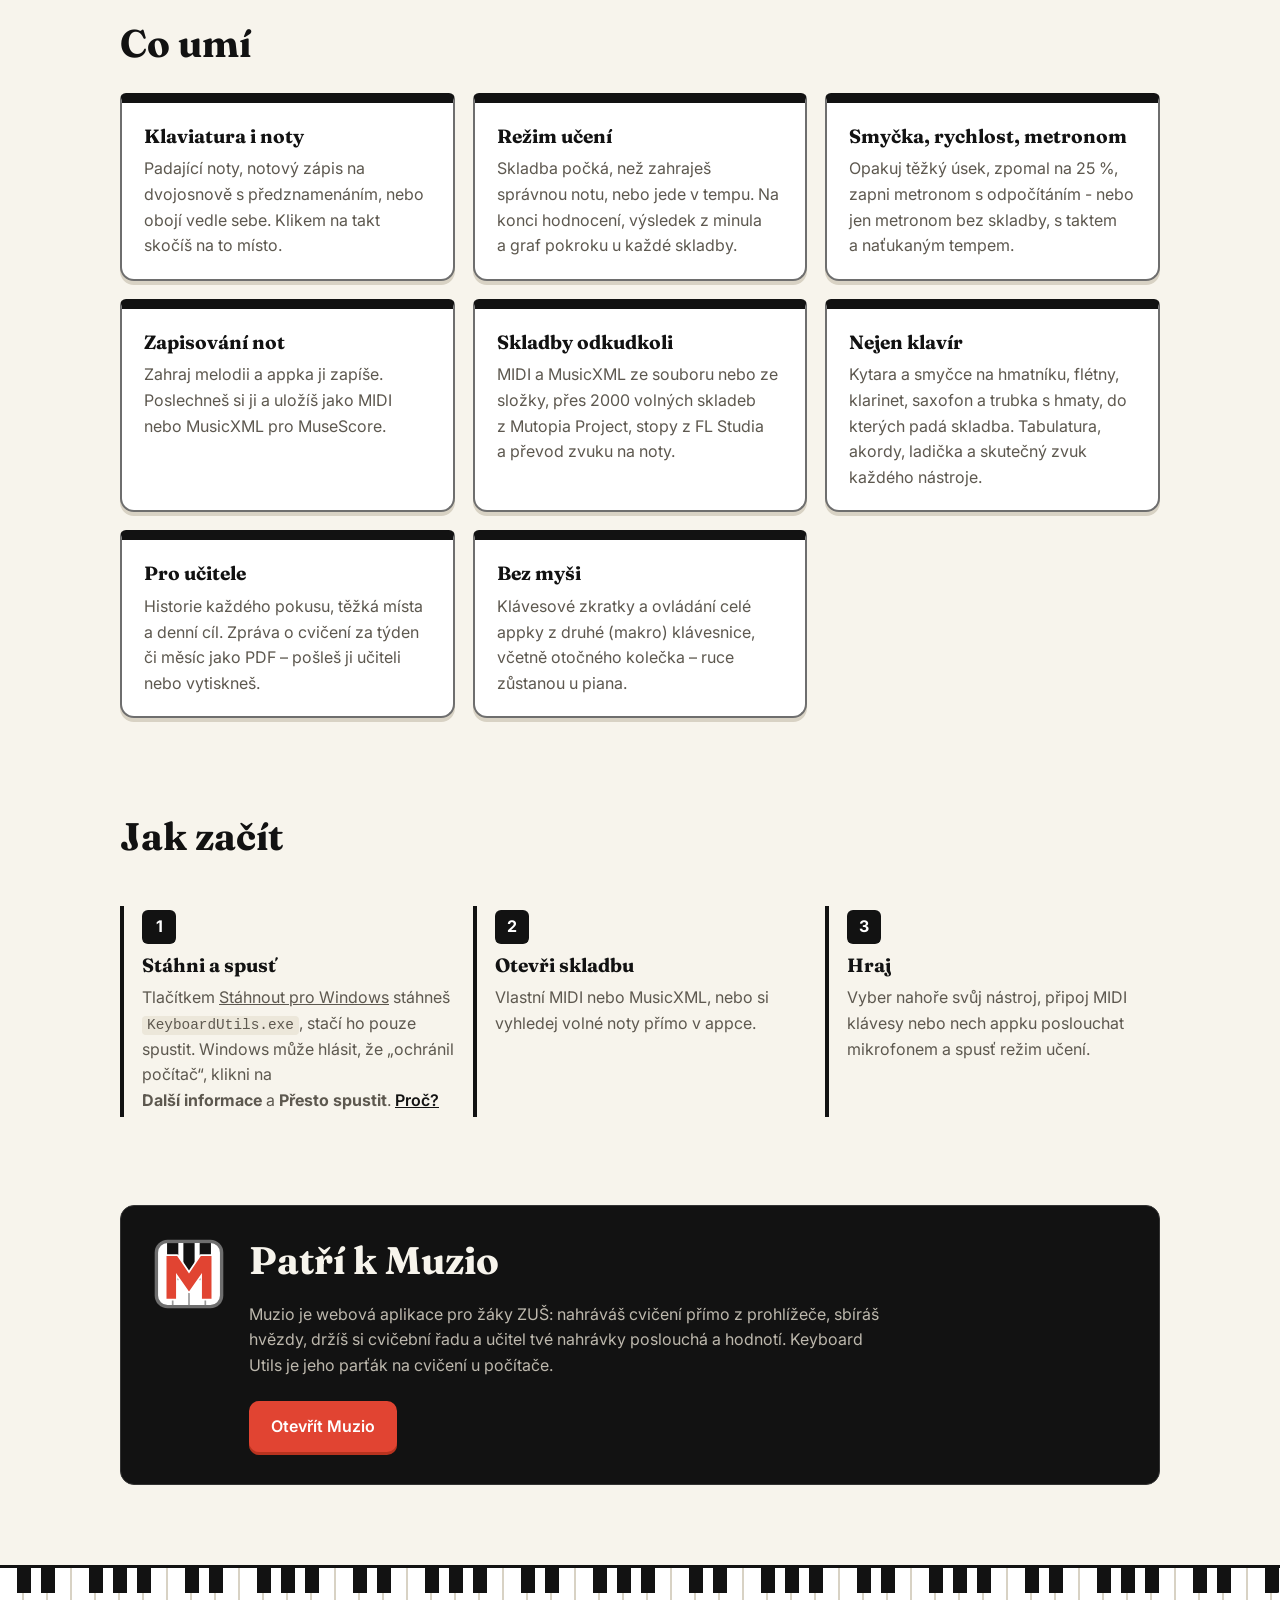
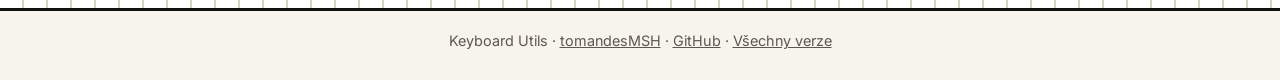
==== commit 5a4e0b1c: "Remove mentions of ZUŠ Moravský Krumlov" ====
--- a/docs/index.html
+++ b/docs/index.html
@@ -150,11 +150,11 @@
       <div>
         <h2>Patří k&nbsp;Muzio</h2>
         <p>
-          Muzio je webová aplikace pro žáky ZUŠ Moravský Krumlov: nahráváš cvičení
+          Muzio je webová aplikace pro žáky ZUŠ: nahráváš cvičení
           přímo z&nbsp;prohlížeče, sbíráš hvězdy, držíš si cvičební řadu a&nbsp;učitel tvé nahrávky
           poslouchá a&nbsp;hodnotí. Keyboard Utils je jeho parťák na cvičení u&nbsp;počítače.
         </p>
-        <a class="btn btn-red" href="http://muzio.tomandes.eu/">Otevřít Muzio</a>
+        <a class="btn btn-red" href="https://muzio.tomandes.eu/">Otevřít Muzio</a>
       </div>
     </div>
   </section>
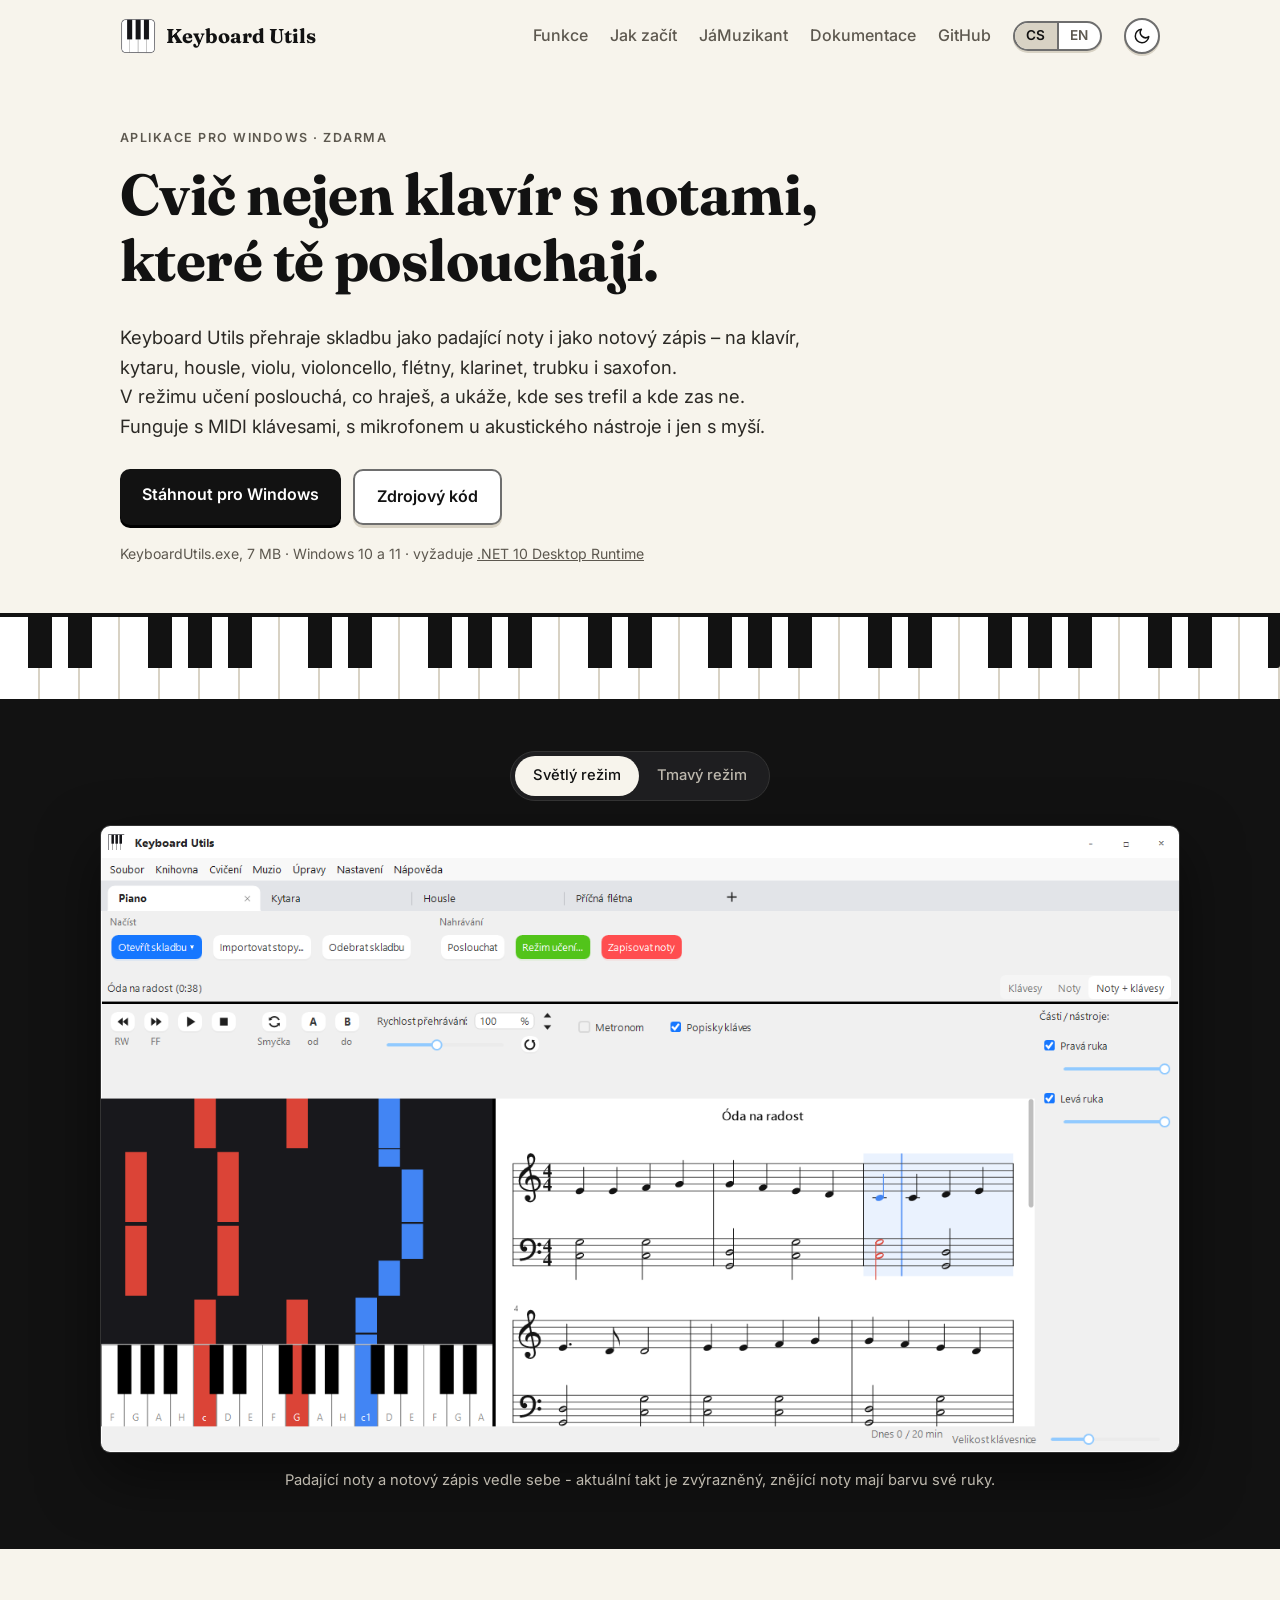
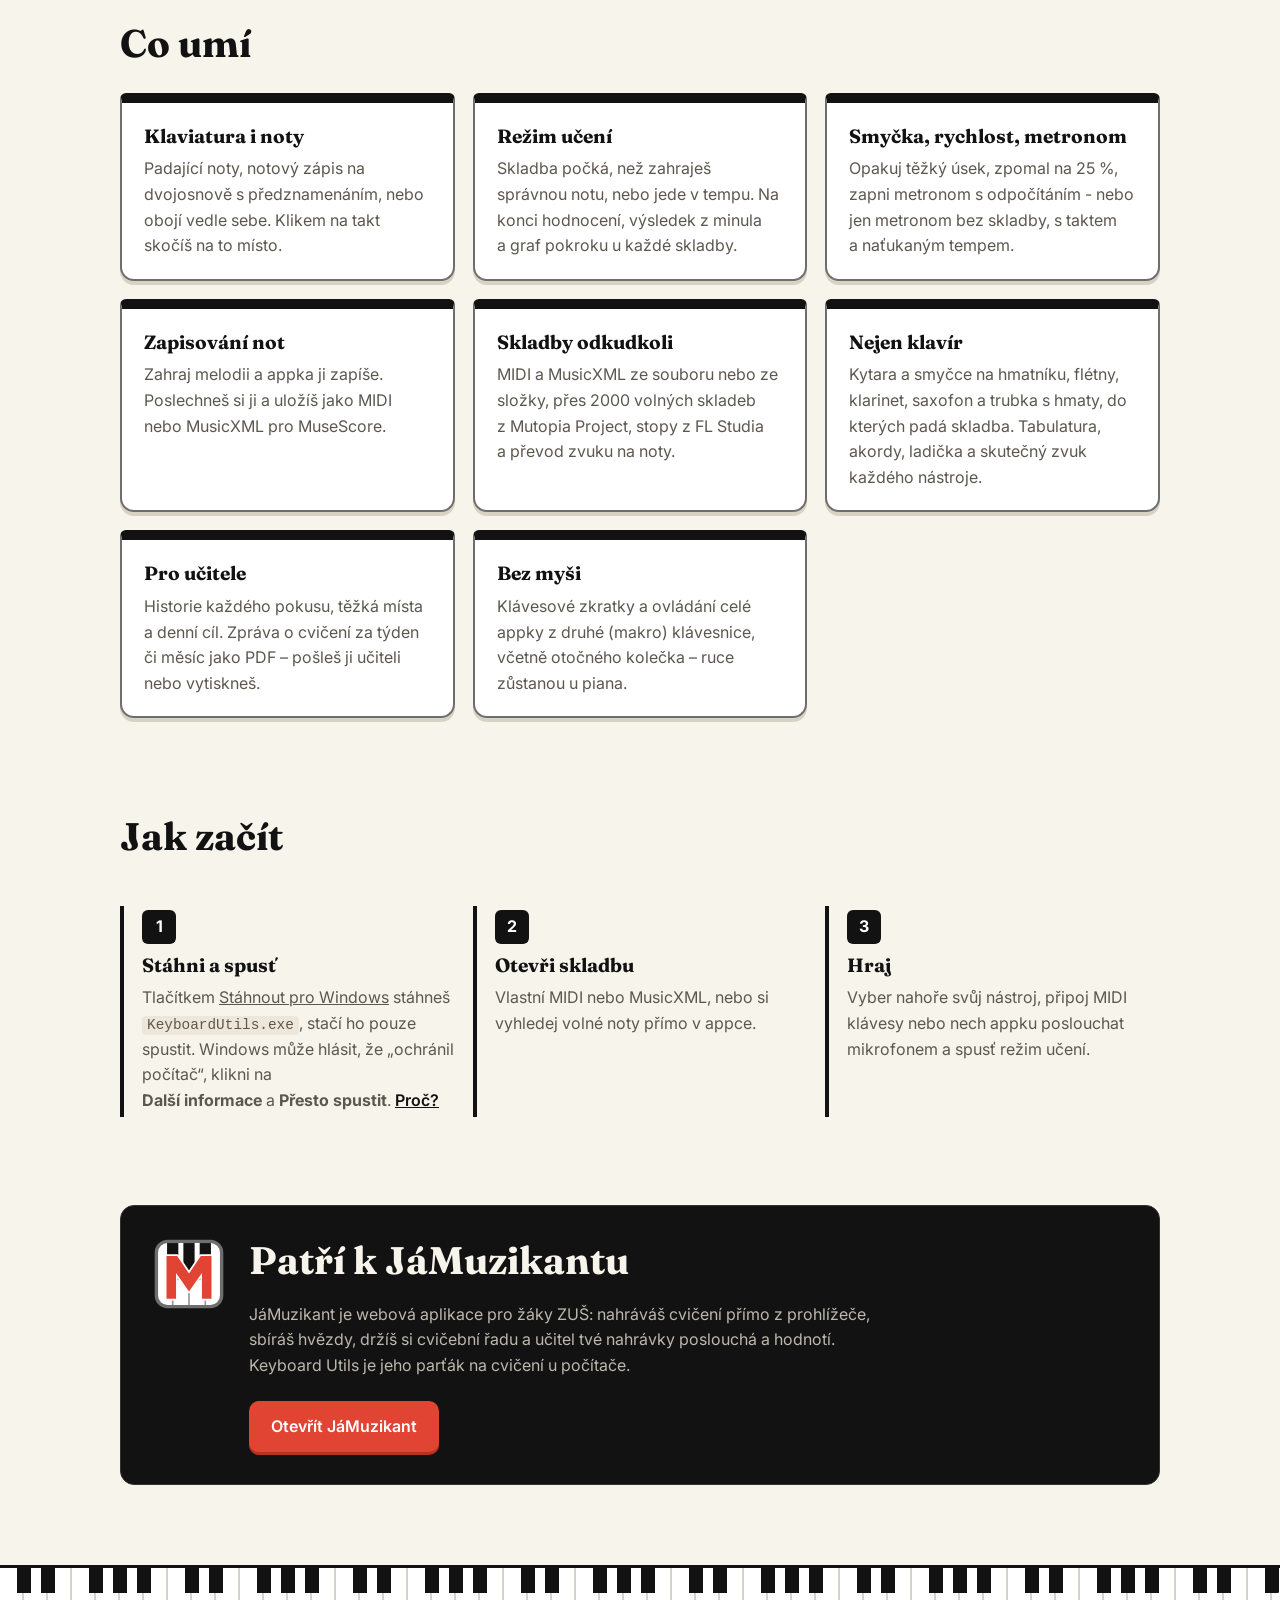
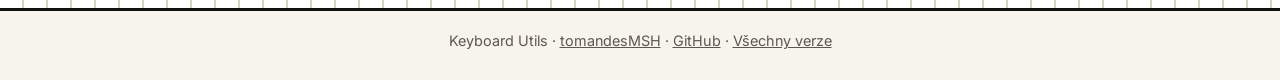
==== commit 4e23bb09: "ja muzikant integrace" ====
--- a/docs/index.html
+++ b/docs/index.html
@@ -31,7 +31,7 @@
     <nav>
       <a href="#funkce">Funkce</a>
       <a href="#zacit">Jak začít</a>
-      <a href="#muzio">Muzio</a>
+      <a href="#jamuzikant">JáMuzikant</a>
       <a href="docs/index.html">Dokumentace</a>
       <a href="https://github.com/tomandesMSH/Keyboard-Utils">GitHub</a>
     </nav>
@@ -144,17 +144,17 @@
     </ol>
   </section>
 
-  <section class="muzio" id="muzio">
-    <div class="muzio-card">
-      <img src="img/muzio.svg" alt="" width="72" height="72">
+  <section class="jamuzikant" id="jamuzikant">
+    <div class="jamuzikant-card">
+      <img src="img/jamuzikant.svg" alt="" width="72" height="72">
       <div>
-        <h2>Patří k&nbsp;Muzio</h2>
+        <h2>Patří k&nbsp;JáMuzikantu</h2>
         <p>
-          Muzio je webová aplikace pro žáky ZUŠ: nahráváš cvičení
+          JáMuzikant je webová aplikace pro žáky ZUŠ: nahráváš cvičení
           přímo z&nbsp;prohlížeče, sbíráš hvězdy, držíš si cvičební řadu a&nbsp;učitel tvé nahrávky
           poslouchá a&nbsp;hodnotí. Keyboard Utils je jeho parťák na cvičení u&nbsp;počítače.
         </p>
-        <a class="btn btn-red" href="https://muzio.tomandes.eu/">Otevřít Muzio</a>
+        <a class="btn btn-red" href="https://jamuzikant.tomandes.eu/login">Otevřít JáMuzikant</a>
       </div>
     </div>
   </section>
--- a/docs/style.css
+++ b/docs/style.css
@@ -14,7 +14,7 @@
   --accent: #121212;        /* the strong colour: black keys, step numbers, the main button */
   --on-accent: #ffffff;
   --accent-shadow: #000000;
-  --band: #121212;          /* the dark sections: screenshots, Muzio */
+  --band: #121212;          /* the dark sections: screenshots, JáMuzikant */
   --band-text: #f7f4ec;
   --band-muted: #bdb8ad;
   --band-line: #333333;
@@ -23,7 +23,7 @@
   --key-white: #ffffff;
   --key-black: #121212;
   --key-gap: #d8d2c4;
-  --muzio: #e14432;
+  --jamuzikant: #e14432;
   --radius: 14px;
   --max: 1080px;
 }
@@ -185,7 +185,7 @@
 /* Black key and white key. */
 .btn-dark { background: var(--accent); color: var(--on-accent); box-shadow: 0 3px 0 var(--accent-shadow); }
 .btn-light { background: var(--surface); color: var(--text); border: 2px solid var(--edge); box-shadow: 0 3px 0 var(--line); }
-.btn-red { background: var(--muzio); color: #ffffff; box-shadow: 0 3px 0 #b8331f; }
+.btn-red { background: var(--jamuzikant); color: #ffffff; box-shadow: 0 3px 0 #b8331f; }
 
 .fine { margin: 18px 0 0; font-size: .88rem; color: var(--muted); }
 
@@ -358,15 +358,15 @@
   margin-bottom: 10px;
 }
 
-/* --- Muzio -------------------------------------------------------------------------------- */
-
-.muzio {
+/* --- JáMuzikant -------------------------------------------------------------------------------- */
+
+.jamuzikant {
   max-width: var(--max);
   margin: 0 auto;
   padding: 64px 20px 80px;
 }
 
-.muzio-card {
+.jamuzikant-card {
   display: flex;
   gap: 24px;
   align-items: flex-start;
@@ -377,8 +377,8 @@
   padding: 32px;
 }
 
-.muzio-card img { flex: none; border-radius: 14px; }
-.muzio-card p { color: var(--band-muted); margin: 0 0 22px; max-width: 640px; }
+.jamuzikant-card img { flex: none; border-radius: 14px; }
+.jamuzikant-card p { color: var(--band-muted); margin: 0 0 22px; max-width: 640px; }
 
 /* --- Footer ------------------------------------------------------------------------------- */
 
@@ -581,8 +581,8 @@
   .lang-switch a { padding: 6px 9px; }
   nav { gap: 14px; font-size: .95rem; }
   .features, .steps { padding: 52px 16px 16px; }
-  .muzio { padding: 48px 16px 60px; }
-  .muzio-card { flex-direction: column; padding: 24px; }
+  .jamuzikant { padding: 48px 16px 60px; }
+  .jamuzikant-card { flex-direction: column; padding: 24px; }
   .shots { padding: 36px 16px 44px; }
   .keys { --w: 30px; height: 64px; }
 }
